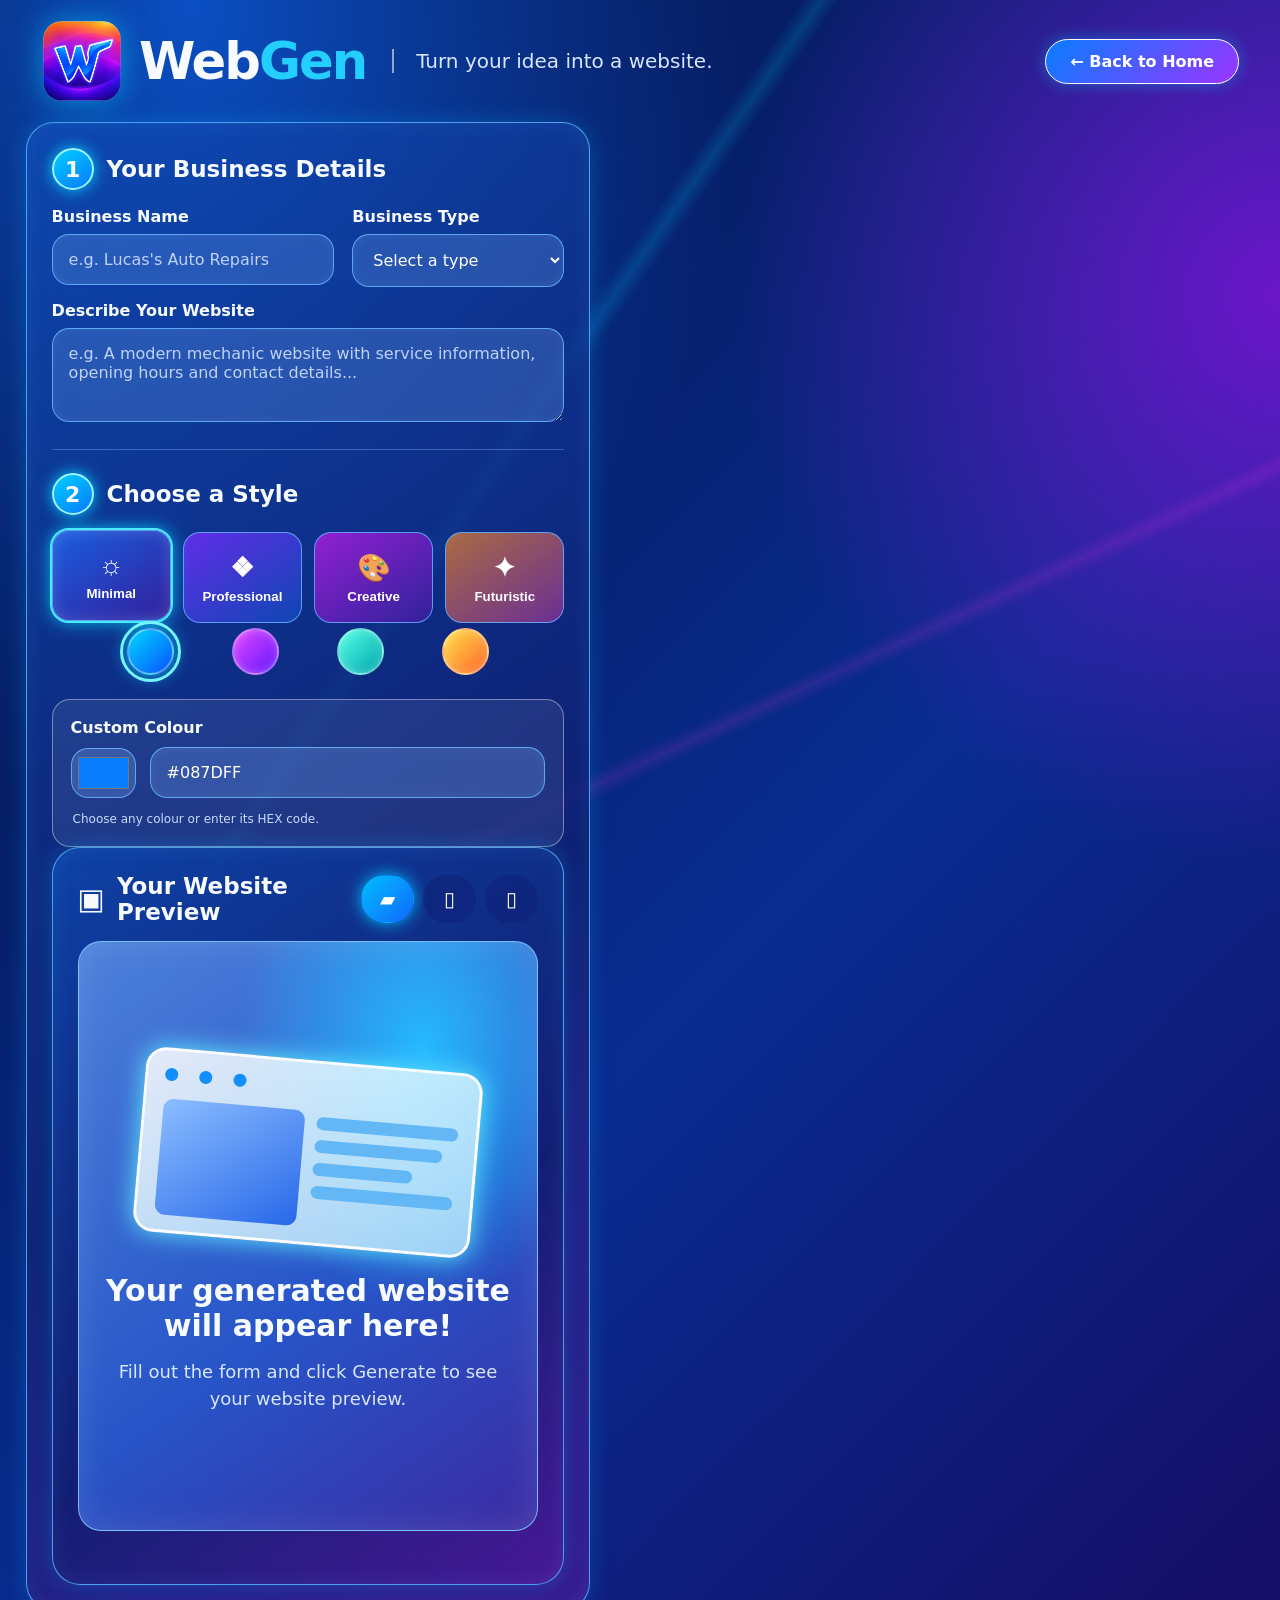
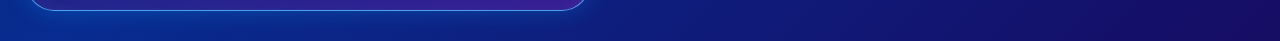
==== generator.html @ a5504630 "Update generator.html" ====
<!DOCTYPE html>
<html lang="en">
<head>
<meta charset="UTF-8">
<meta name="viewport" content="width=device-width, initial-scale=1.0">
<meta name="theme-color" content="#071a63">
<title>WebGen — Generator</title>
<style>
:root{--bg:#06164f;--panel:rgba(15,55,145,.62);--line:rgba(91,190,255,.8);--cyan:#26e7ff;--blue:#087dff;--purple:#9b35ff;--pink:#f044ef;--text:#f7fbff;--muted:#c7d9ff;--accent1:#08c9ff;--accent2:#d72cff;--preview1:#2878e8;--preview2:#1746b9}
*{box-sizing:border-box}body{margin:0;min-height:100vh;color:var(--text);font-family:Inter,ui-sans-serif,system-ui,-apple-system,"Segoe UI",sans-serif;background:radial-gradient(ellipse at 15% 0%,#0b4fc4 0,transparent 36%),radial-gradient(ellipse at 100% 18%,#6b16c9 0,transparent 30%),linear-gradient(135deg,#04113e,#082c91 58%,#160c64);overflow-x:hidden}
body:before{content:"";position:fixed;inset:0;pointer-events:none;background:linear-gradient(125deg,transparent 42%,rgba(0,211,255,.17) 43%,transparent 44%),linear-gradient(155deg,transparent 70%,rgba(255,60,232,.13) 71%,transparent 72%);z-index:-1}
.topbar{max-width:1600px;margin:auto;padding:20px 3.2%;display:flex;align-items:center;gap:18px;min-height:112px}.brand{display:flex;align-items:center;gap:16px;min-width:0}.logo{width:82px;height:82px;object-fit:contain;filter:drop-shadow(0 0 14px rgba(0,207,255,.55))}.brandname{font-size:clamp(30px,4vw,52px);font-weight:850;letter-spacing:-2px}.brandname span{color:#23cfff}.tagline{font-size:clamp(13px,1.6vw,20px);color:#d8e7ff;border-left:2px solid rgba(255,255,255,.55);padding-left:22px;margin-left:8px}.home{margin-left:auto;text-decoration:none;color:white;border:1px solid rgba(255,255,255,.6);border-radius:40px;padding:13px 22px;font-weight:700;background:rgba(255,255,255,.08);box-shadow:0 0 20px rgba(160,90,255,.25);white-space:nowrap}.home:hover{background:rgba(255,255,255,.18)}
.layout{max-width:1600px;margin:0 auto;padding:0 2% 30px;display:grid;grid-template-columns:minmax(430px,.95fr) minmax(480px,1.08fr);gap:22px}.panel{border:1.5px solid var(--line);border-radius:28px;background:linear-gradient(145deg,rgba(15,75,181,.72),rgba(17,31,111,.78) 60%,rgba(88,23,157,.58));box-shadow:0 0 22px rgba(0,170,255,.28),inset 0 0 22px rgba(78,172,255,.12);padding:25px;min-width:0}.step{display:flex;align-items:center;gap:13px;font-size:23px;font-weight:800;margin:0 0 17px}.num{width:42px;height:42px;border-radius:50%;display:grid;place-items:center;background:linear-gradient(145deg,#00cfff,#087bff);border:2px solid #9af5ff;box-shadow:0 0 15px #00cfff;font-size:22px}.fields{display:grid;grid-template-columns:1.2fr .9fr;gap:14px 18px}.field.full{grid-column:1/-1}label{display:block;font-weight:700;margin:0 0 8px;font-size:16px}input,select,textarea{width:100%;border:1.5px solid rgba(105,183,255,.85);border-radius:17px;background:rgba(107,158,235,.28);color:#fff;padding:15px 16px;font:inherit;outline:none;box-shadow:inset 0 0 12px rgba(255,255,255,.05)}input::placeholder,textarea::placeholder{color:#d1e0ff;opacity:.9}select option{background:#102c78;color:white}textarea{resize:vertical;min-height:94px}input:focus,select:focus,textarea:focus{border-color:#61f1ff;box-shadow:0 0 0 3px rgba(25,220,255,.15)}.rule{height:1px;background:rgba(151,199,255,.32);margin:23px 0}.styles{display:grid;grid-template-columns:repeat(4,1fr);gap:12px}.style{border:1.5px solid rgba(100,174,255,.85);border-radius:17px;min-height:91px;padding:12px 6px;color:white;background:linear-gradient(145deg,rgba(31,112,255,.7),rgba(65,26,164,.75));font-weight:750;cursor:pointer;transition:.18s}.style .glyph{display:block;font-size:27px;margin-bottom:5px}.style:nth-child(2){background:linear-gradient(145deg,rgba(120,45,255,.8),rgba(15,77,190,.8))}.style:nth-child(3){background:linear-gradient(145deg,rgba(191,28,235,.75),rgba(58,31,161,.8))}.style:nth-child(4){background:linear-gradient(145deg,rgba(255,141,30,.65),rgba(130,49,155,.8))}.style.selected{outline:2px solid #4ceaff;box-shadow:0 0 18px #00cfff, inset 0 0 15px rgba(255,255,255,.17);transform:translateY(-2px)}.colors{display:flex;justify-content:center;gap:clamp(22px,5vw,58px);padding:5px 0 2px}.swatch{width:47px;height:47px;border-radius:50%;border:2px solid rgba(255,255,255,.35);cursor:pointer;box-shadow:inset 0 0 9px rgba(255,255,255,.25);position:relative}.swatch.selected{outline:3px solid #75f4ff;outline-offset:4px;box-shadow:0 0 18px #00d9ff}.swatch.blue{background:linear-gradient(135deg,#00d7ff,#0753ff)}.swatch.purple{background:linear-gradient(135deg,#e04aff,#6414ff)}.swatch.teal{background:linear-gradient(135deg,#55ffe5,#00a6ad)}.swatch.orange{background:linear-gradient(135deg,#ffe24a,#ff6528)}.generate{width:100%;border:2px solid rgba(255,255,255,.7);border-radius:40px;padding:17px 20px;margin-top:25px;color:white;font-size:22px;font-weight:850;cursor:pointer;background:linear-gradient(100deg,#00cfff,#087bff 42%,#9c27ff 76%,#f044ef);box-shadow:0 0 22px rgba(0,214,255,.65),inset 0 0 13px rgba(255,255,255,.2);transition:.2s}.generate:hover{transform:translateY(-2px);filter:brightness(1.12)}.hint{color:#c6dcff;font-size:12px;line-height:1.5;margin:12px 2px 0}
.preview-panel{display:flex;flex-direction:column}.preview-head{display:flex;align-items:center;gap:12px;margin-bottom:16px}.preview-head h2{font-size:23px;margin:0}.devices{margin-left:auto;display:flex;gap:9px}.device{border:1px solid transparent;border-radius:30px;width:53px;height:48px;color:white;background:rgba(13,31,119,.55);font-size:20px;cursor:pointer}.device.selected{background:linear-gradient(135deg,#00bfff,#1268ff);box-shadow:0 0 16px #00bfff}.preview-stage{flex:1;min-height:590px;border-radius:23px;border:1.5px solid rgba(130,203,255,.9);background:radial-gradient(ellipse at 75% 18%,#25b9ff 0,transparent 38%),linear-gradient(145deg,#4d80db,#2755c8 58%,#3b2ba4);box-shadow:inset 0 0 35px rgba(255,255,255,.12);display:flex;align-items:center;justify-content:center;padding:18px;overflow:auto}.empty{text-align:center;max-width:500px}.browser-art{width:min(340px,80%);height:185px;margin:0 auto 28px;border:3px solid rgba(255,255,255,.9);border-radius:20px;background:linear-gradient(145deg,rgba(255,255,255,.85),rgba(187,237,255,.8));transform:rotate(5deg);box-shadow:0 0 25px #5eeaff;position:relative;padding:48px 18px 15px}.browser-art:before{content:"● ● ●";position:absolute;left:16px;top:12px;color:#138eff;letter-spacing:7px;font-size:17px}.browser-content{display:grid;grid-template-columns:1fr 1fr;gap:12px;height:100%}.browser-image{border-radius:10px;background:linear-gradient(145deg,#8bbdff,#2868e9)}.browser-lines{display:flex;flex-direction:column;gap:10px;padding-top:5px}.browser-lines i{height:13px;border-radius:10px;background:#64b7f5}.browser-lines i:nth-child(2){width:90%}.browser-lines i:nth-child(3){width:70%}.empty h2{font-size:30px;line-height:1.18;margin:0 0 15px}.empty p{font-size:18px;line-height:1.5;color:#d8e7ff;margin:0}.preview-frame{display:none;width:100%;height:100%;min-height:550px;border:0;border-radius:13px;background:white}.preview-stage.has-site{padding:10px;background:rgba(255,255,255,.14)}.preview-stage.has-site .empty{display:none}.preview-stage.has-site .preview-frame{display:block}.preview-frame.tablet{max-width:768px;margin:auto}.preview-frame.mobile{max-width:390px;margin:auto}.status{font-size:13px;color:#d7e7ff;min-height:18px;margin:10px 2px 0}.download{display:none;margin-top:10px;color:#fff;text-align:center;text-decoration:underline;cursor:pointer;font-size:14px}.download.show{display:block}
@media(max-width:1050px){.layout{grid-template-columns:1fr}.preview-stage{min-height:520px}.panel{padding:22px}.topbar{flex-wrap:wrap}.tagline{border:0;padding:0;margin:0}.home{margin-left:auto}}
@media(max-width:600px){.topbar{padding:14px 4%;gap:10px}.logo{width:58px;height:58px}.brand{gap:8px}.brandname{font-size:32px}.tagline{width:100%;padding-left:66px;font-size:13px}.home{font-size:12px;padding:10px 13px}.layout{padding:0 3% 20px;gap:14px}.panel{padding:17px;border-radius:22px}.step{font-size:19px}.fields{grid-template-columns:1fr}.field.full{grid-column:auto}.styles{grid-template-columns:repeat(2,1fr)}.style{min-height:78px}.preview-head h2{font-size:18px}.device{width:40px;height:40px}.preview-stage{min-height:450px}.empty h2{font-size:24px}.empty p{font-size:15px}.generate{font-size:18px}}
.home {
    display: inline-block;
    padding: 12px 24px;
    background: linear-gradient(135deg, #087dff, #9b35ff);
    color: white;
    text-decoration: none;
    font-weight: bold;
    border-radius: 30px;
    border: 1px solid white;
    box-shadow: 0 0 15px rgba(0, 200, 255, 0.4);
    transition: 0.2s;
}

.home:hover {
    transform: translateY(-2px);
    filter: brightness(1.15);
}
.custom-colour {
    margin-top: 22px;
    padding: 18px;
    border: 1px solid rgba(255,255,255,0.4);
    border-radius: 18px;
    background: rgba(255,255,255,0.08);
}

.custom-colour-controls {
    display: flex;
    gap: 14px;
    align-items: center;
    margin-top: 10px;
}

.custom-colour-controls input[type="color"] {
    width: 65px;
    height: 50px;
    padding: 4px;
    cursor: pointer;
}

.custom-colour-controls input[type="text"] {
    flex: 1;
    text-transform: uppercase;
}
</style>
</head>
<body>
<header class="topbar">
  <div class="brand">
    <img class="logo" src="[data-uri]" alt="WebGen W logo">
    <div class="brandname">Web<span>Gen</span></div>
  </div>
  <div class="tagline">Turn your idea into a website.</div>
  <a class="home" href="index.html">← Back to Home</a>
</header>

<main class="layout">
  <section class="panel">
    <h2 class="step"><span class="num">1</span> Your Business Details</h2>
    <div class="fields">
      <div class="field">
        <label for="businessName">Business Name</label>
        <input id="businessName" maxlength="60" placeholder="e.g. Lucas's Auto Repairs">
      </div>
      <div class="field">
        <label for="businessType">Business Type</label>
        <select id="businessType">
          <option value="">Select a type</option>
          <option>Automotive / Mechanic</option><option>Restaurant / Café</option>
          <option>Gardening / Landscaping</option><option>Health / Wellness</option>
          <option>Retail / Shop</option><option>Technology</option><option>Other</option>
        </select>
      </div>
      <div class="field full">
        <label for="description">Describe Your Website</label>
        <textarea id="description" maxlength="500" placeholder="e.g. A modern mechanic website with service information, opening hours and contact details..."></textarea>
      </div>
    </div>
    <div class="rule"></div>
    <h2 class="step"><span class="num">2</span> Choose a Style</h2>
    <div class="styles" id="styles">
      <button class="style selected" type="button" data-style="Minimal"><span class="glyph">☼</span>Minimal</button>
      <button class="style" type="button" data-style="Professional"><span class="glyph">❖</span>Professional</button>
      <button class="style" type="button" data-style="Creative"><span class="glyph">🎨</span>Creative</button>
      <button class="style" type="button" data-style="Futuristic"><span class="glyph">✦</span>Futuristic</button>
    </div>
    <div class="colors" id="colors" aria-label="Colour themes">

  <button class="swatch blue selected" type="button" data-color="blue" aria-label="Blue theme"></button>

  <button class="swatch purple" type="button" data-color="purple" aria-label="Purple theme"></button>

  <button class="swatch teal" type="button" data-color="teal" aria-label="Teal theme"></button>

  <button class="swatch orange" type="button" data-color="orange" aria-label="Orange theme"></button>

</div>

<div class="custom-colour">

  <label for="customColour">Custom Colour</label>

  <div class="custom-colour-controls">

    <input type="color" id="customColour" value="#087dff">

    <input type="text" id="customHex" value="#087DFF" maxlength="7" placeholder="#087DFF">

  </div>

  <p class="hint">Choose any colour or enter its HEX code.</p>

</div>

  <section class="panel preview-panel">
    <div class="preview-head">
      <span style="font-size:29px" aria-hidden="true">▣</span>
      <h2>Your Website Preview</h2>
      <div class="devices">
        <button class="device selected" data-device="desktop" title="Desktop preview" aria-label="Desktop preview">▰</button>
        <button class="device" data-device="tablet" title="Tablet preview" aria-label="Tablet preview">▯</button>
        <button class="device" data-device="mobile" title="Mobile preview" aria-label="Mobile preview">▯</button>
      </div>
    </div>
    <div class="preview-stage" id="previewStage">
      <div class="empty">
        <div class="browser-art"><div class="browser-content"><div class="browser-image"></div><div class="browser-lines"><i></i><i></i><i></i><i></i></div></div></div>
        <h2>Your generated website<br>will appear here!</h2>
        <p>Fill out the form and click Generate to see your website preview.</p>
      </div>
      <iframe class="preview-frame" id="previewFrame" title="Generated website preview" sandbox="allow-scripts"></iframe>
    </div>
    <div class="status" id="status" aria-live="polite"></div>
    <a class="download" id="downloadLink">↓ Download generated website HTML</a>
  </section>
</main>

<script>
const state = { style: "Minimal", color: "blue", device: "desktop" };
const themes = {
  blue:   {a:"#087dff",b:"#18cfff",bg:"#071d54",text:"#ffffff"},
  purple: {a:"#7b2cff",b:"#e14cff",bg:"#211044",text:"#ffffff"},
  teal:   {a:"#008f91",b:"#38e6c7",bg:"#073b42",text:"#ffffff"},
  orange: {a:"#f06a24",b:"#ffc247",bg:"#49230e",text:"#ffffff"}
};

document.querySelectorAll(".style").forEach(button => button.addEventListener("click", () => {
  document.querySelectorAll(".style").forEach(item => item.classList.remove("selected"));
  button.classList.add("selected");
  state.style = button.dataset.style;
}));
document.querySelectorAll(".swatch").forEach(button => button.addEventListener("click", () => {
  document.querySelectorAll(".swatch").forEach(item => item.classList.remove("selected"));
  button.classList.add("selected");
  state.color = button.dataset.color;
}));
document.querySelectorAll(".device").forEach(button => button.addEventListener("click", () => {
  document.querySelectorAll(".device").forEach(item => item.classList.remove("selected"));
  button.classList.add("selected");
  state.device = button.dataset.device;
  const frame = document.getElementById("previewFrame");
  frame.className = "preview-frame" + (state.device === "desktop" ? "" : " " + state.device);
}));

function escapeHTML(value) {
  return String(value).replace(/[&<>"']/g, char => ({"&":"&amp;","<":"&lt;",">":"&gt;",'"':"&quot;","'":"&#39;"}[char]));
}
function buildTemplate(data) {
  const theme = themes[data.color];
  const name = escapeHTML(data.name || "Your Business");
  const type = escapeHTML(data.type || "Local Business");
  const description = escapeHTML(data.description || "Welcome to our website. Find out more about what we do and how we can help.");
  const styleFont = data.style === "Creative" ? "Georgia,serif" : "Arial,sans-serif";
  return `<!doctype html><html lang="en"><head><meta charset="utf-8"><meta name="viewport" content="width=device-width,initial-scale=1"><title>${name}</title>
  <style>*{box-sizing:border-box}body{margin:0;font-family:${styleFont};background:#f5f7fb;color:#172033}.hero{padding:70px 8%;color:${theme.text};background:linear-gradient(120deg,${theme.bg},${theme.a});min-height:330px;display:flex;flex-direction:column;justify-content:center}.nav{padding:18px 8%;background:white;display:flex;justify-content:space-between;align-items:center;font-weight:bold}.nav span{color:${theme.a}}.tag{opacity:.85;text-transform:uppercase;letter-spacing:2px;font-size:13px}.hero h1{font-size:clamp(38px,7vw,64px);margin:12px 0}.hero p{font-size:18px;max-width:650px;line-height:1.6}.btn{display:inline-block;margin-top:16px;background:${theme.b};color:#06214c;padding:13px 22px;border-radius:30px;text-decoration:none;font-weight:bold;width:max-content}.section{padding:48px 8%;max-width:1100px;margin:auto}.cards{display:grid;grid-template-columns:repeat(auto-fit,minmax(190px,1fr));gap:18px}.card{padding:22px;background:white;border-radius:15px;box-shadow:0 8px 25px #14264a12;border-top:4px solid ${theme.a}}footer{padding:25px 8%;background:#101c36;color:white}@media(max-width:600px){.hero{padding:48px 7%}.section{padding:35px 7%}}</style></head><body>
  <nav class="nav"><span>${name}</span><div>${type}</div></nav>
  <header class="hero"><div class="tag">${type}</div><h1>${name}</h1><p>${description}</p><a class="btn" href="#contact">Get in touch</a></header>
  <section class="section"><h2>What we offer</h2><div class="cards"><article class="card"><h3>Quality service</h3><p>Helpful solutions designed around your needs.</p></article><article class="card"><h3>Friendly support</h3><p>We are here to answer your questions.</p></article><article class="card"><h3>Reliable results</h3><p>Discover how we can help you get started.</p></article></div></section>
  <section class="section" id="contact"><h2>Let's get started</h2><p>Contact ${name} to find out more.</p><a class="btn" href="mailto:hello@example.com">Contact us</a></section><footer>© ${new Date().getFullYear()} ${name}. Built with WebGen.</footer></body></html>`;
}

/*
AI INTEGRATION PLACEHOLDER:
When you're ready, connect this page to your own secure backend.
Do NOT put an AI API key in this HTML or browser JavaScript.
Your backend can receive `data` and return generated website HTML.
*/
async function generateWebsiteWithAI(data) {
  // TODO: Send `data` to your backend endpoint and return the generated HTML.
  // Example later: const response = await fetch("/api/generate", { method:"POST", headers:{"Content-Type":"application/json"}, body:JSON.stringify(data) });
  // if (!response.ok) throw new Error("AI generation failed");
  // return await response.text();
  throw new Error("AI is not connected yet. The built-in template is being used instead.");
}

let latestHTML = "";
document.getElementById("generateButton").addEventListener("click", () => {
  const data = {
    name: document.getElementById("businessName").value.trim(),
    type: document.getElementById("businessType").value,
    description: document.getElementById("description").value.trim(),
    style: state.style,
    color: state.color
  };
  if (!data.name) {
    document.getElementById("businessName").focus();
    document.getElementById("status").textContent = "Please enter a business name first.";
    return;
  }
  latestHTML = buildTemplate(data);
  const frame = document.getElementById("previewFrame");
  frame.srcdoc = latestHTML;
  document.getElementById("previewStage").classList.add("has-site");
  document.getElementById("status").textContent = "Your starter website is ready. This version uses templates, not AI.";
  document.getElementById("downloadLink").classList.add("show");
});
document.getElementById("downloadLink").addEventListener("click", () => {
  if (!latestHTML) return;
  const blob = new Blob([latestHTML], {type:"text/html"});
  const url = URL.createObjectURL(blob);
  const a = document.createElement("a");
  a.href = url;
  a.download = "webgen-generated-website.html";
  a.click();
  URL.revokeObjectURL(url);
});
</script>
</body>
</html>
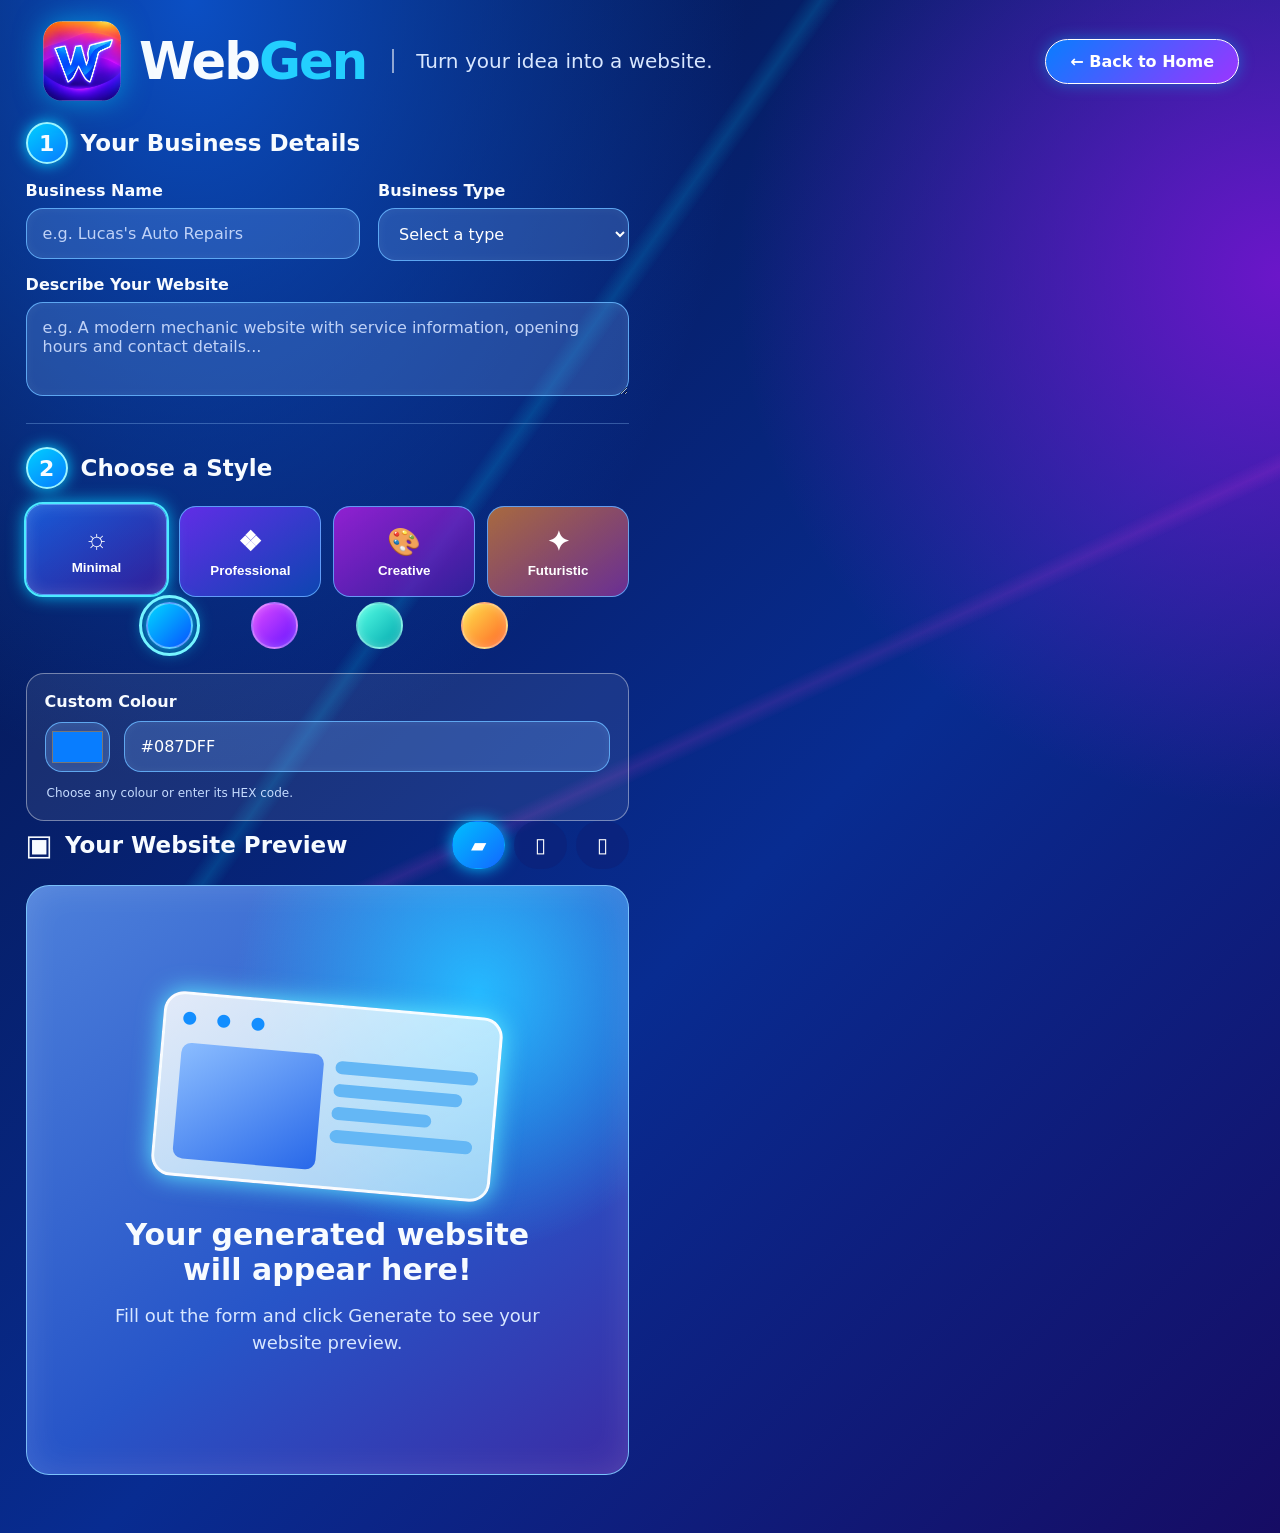
==== commit 6ad27088: "Update generator.html" ====
--- a/generator.html
+++ b/generator.html
@@ -10,7 +10,15 @@
 *{box-sizing:border-box}body{margin:0;min-height:100vh;color:var(--text);font-family:Inter,ui-sans-serif,system-ui,-apple-system,"Segoe UI",sans-serif;background:radial-gradient(ellipse at 15% 0%,#0b4fc4 0,transparent 36%),radial-gradient(ellipse at 100% 18%,#6b16c9 0,transparent 30%),linear-gradient(135deg,#04113e,#082c91 58%,#160c64);overflow-x:hidden}
 body:before{content:"";position:fixed;inset:0;pointer-events:none;background:linear-gradient(125deg,transparent 42%,rgba(0,211,255,.17) 43%,transparent 44%),linear-gradient(155deg,transparent 70%,rgba(255,60,232,.13) 71%,transparent 72%);z-index:-1}
 .topbar{max-width:1600px;margin:auto;padding:20px 3.2%;display:flex;align-items:center;gap:18px;min-height:112px}.brand{display:flex;align-items:center;gap:16px;min-width:0}.logo{width:82px;height:82px;object-fit:contain;filter:drop-shadow(0 0 14px rgba(0,207,255,.55))}.brandname{font-size:clamp(30px,4vw,52px);font-weight:850;letter-spacing:-2px}.brandname span{color:#23cfff}.tagline{font-size:clamp(13px,1.6vw,20px);color:#d8e7ff;border-left:2px solid rgba(255,255,255,.55);padding-left:22px;margin-left:8px}.home{margin-left:auto;text-decoration:none;color:white;border:1px solid rgba(255,255,255,.6);border-radius:40px;padding:13px 22px;font-weight:700;background:rgba(255,255,255,.08);box-shadow:0 0 20px rgba(160,90,255,.25);white-space:nowrap}.home:hover{background:rgba(255,255,255,.18)}
-.layout{max-width:1600px;margin:0 auto;padding:0 2% 30px;display:grid;grid-template-columns:minmax(430px,.95fr) minmax(480px,1.08fr);gap:22px}.panel{border:1.5px solid var(--line);border-radius:28px;background:linear-gradient(145deg,rgba(15,75,181,.72),rgba(17,31,111,.78) 60%,rgba(88,23,157,.58));box-shadow:0 0 22px rgba(0,170,255,.28),inset 0 0 22px rgba(78,172,255,.12);padding:25px;min-width:0}.step{display:flex;align-items:center;gap:13px;font-size:23px;font-weight:800;margin:0 0 17px}.num{width:42px;height:42px;border-radius:50%;display:grid;place-items:center;background:linear-gradient(145deg,#00cfff,#087bff);border:2px solid #9af5ff;box-shadow:0 0 15px #00cfff;font-size:22px}.fields{display:grid;grid-template-columns:1.2fr .9fr;gap:14px 18px}.field.full{grid-column:1/-1}label{display:block;font-weight:700;margin:0 0 8px;font-size:16px}input,select,textarea{width:100%;border:1.5px solid rgba(105,183,255,.85);border-radius:17px;background:rgba(107,158,235,.28);color:#fff;padding:15px 16px;font:inherit;outline:none;box-shadow:inset 0 0 12px rgba(255,255,255,.05)}input::placeholder,textarea::placeholder{color:#d1e0ff;opacity:.9}select option{background:#102c78;color:white}textarea{resize:vertical;min-height:94px}input:focus,select:focus,textarea:focus{border-color:#61f1ff;box-shadow:0 0 0 3px rgba(25,220,255,.15)}.rule{height:1px;background:rgba(151,199,255,.32);margin:23px 0}.styles{display:grid;grid-template-columns:repeat(4,1fr);gap:12px}.style{border:1.5px solid rgba(100,174,255,.85);border-radius:17px;min-height:91px;padding:12px 6px;color:white;background:linear-gradient(145deg,rgba(31,112,255,.7),rgba(65,26,164,.75));font-weight:750;cursor:pointer;transition:.18s}.style .glyph{display:block;font-size:27px;margin-bottom:5px}.style:nth-child(2){background:linear-gradient(145deg,rgba(120,45,255,.8),rgba(15,77,190,.8))}.style:nth-child(3){background:linear-gradient(145deg,rgba(191,28,235,.75),rgba(58,31,161,.8))}.style:nth-child(4){background:linear-gradient(145deg,rgba(255,141,30,.65),rgba(130,49,155,.8))}.style.selected{outline:2px solid #4ceaff;box-shadow:0 0 18px #00cfff, inset 0 0 15px rgba(255,255,255,.17);transform:translateY(-2px)}.colors{display:flex;justify-content:center;gap:clamp(22px,5vw,58px);padding:5px 0 2px}.swatch{width:47px;height:47px;border-radius:50%;border:2px solid rgba(255,255,255,.35);cursor:pointer;box-shadow:inset 0 0 9px rgba(255,255,255,.25);position:relative}.swatch.selected{outline:3px solid #75f4ff;outline-offset:4px;box-shadow:0 0 18px #00d9ff}.swatch.blue{background:linear-gradient(135deg,#00d7ff,#0753ff)}.swatch.purple{background:linear-gradient(135deg,#e04aff,#6414ff)}.swatch.teal{background:linear-gradient(135deg,#55ffe5,#00a6ad)}.swatch.orange{background:linear-gradient(135deg,#ffe24a,#ff6528)}.generate{width:100%;border:2px solid rgba(255,255,255,.7);border-radius:40px;padding:17px 20px;margin-top:25px;color:white;font-size:22px;font-weight:850;cursor:pointer;background:linear-gradient(100deg,#00cfff,#087bff 42%,#9c27ff 76%,#f044ef);box-shadow:0 0 22px rgba(0,214,255,.65),inset 0 0 13px rgba(255,255,255,.2);transition:.2s}.generate:hover{transform:translateY(-2px);filter:brightness(1.12)}.hint{color:#c6dcff;font-size:12px;line-height:1.5;margin:12px 2px 0}
+.layout {
+    width: 100%;
+    max-width: 1600px;
+    margin: 0 auto;
+    padding: 0 2% 30px;
+    display: grid;
+    grid-template-columns: minmax(0, 1fr) minmax(0, 1fr);
+    gap: 22px;
+}margin:0 auto;padding:0 2% 30px;display:grid;grid-template-columns:minmax(430px,.95fr) minmax(480px,1.08fr);gap:22px}.panel{border:1.5px solid var(--line);border-radius:28px;background:linear-gradient(145deg,rgba(15,75,181,.72),rgba(17,31,111,.78) 60%,rgba(88,23,157,.58));box-shadow:0 0 22px rgba(0,170,255,.28),inset 0 0 22px rgba(78,172,255,.12);padding:25px;min-width:0}.step{display:flex;align-items:center;gap:13px;font-size:23px;font-weight:800;margin:0 0 17px}.num{width:42px;height:42px;border-radius:50%;display:grid;place-items:center;background:linear-gradient(145deg,#00cfff,#087bff);border:2px solid #9af5ff;box-shadow:0 0 15px #00cfff;font-size:22px}.fields{display:grid;grid-template-columns:1.2fr .9fr;gap:14px 18px}.field.full{grid-column:1/-1}label{display:block;font-weight:700;margin:0 0 8px;font-size:16px}input,select,textarea{width:100%;border:1.5px solid rgba(105,183,255,.85);border-radius:17px;background:rgba(107,158,235,.28);color:#fff;padding:15px 16px;font:inherit;outline:none;box-shadow:inset 0 0 12px rgba(255,255,255,.05)}input::placeholder,textarea::placeholder{color:#d1e0ff;opacity:.9}select option{background:#102c78;color:white}textarea{resize:vertical;min-height:94px}input:focus,select:focus,textarea:focus{border-color:#61f1ff;box-shadow:0 0 0 3px rgba(25,220,255,.15)}.rule{height:1px;background:rgba(151,199,255,.32);margin:23px 0}.styles{display:grid;grid-template-columns:repeat(4,1fr);gap:12px}.style{border:1.5px solid rgba(100,174,255,.85);border-radius:17px;min-height:91px;padding:12px 6px;color:white;background:linear-gradient(145deg,rgba(31,112,255,.7),rgba(65,26,164,.75));font-weight:750;cursor:pointer;transition:.18s}.style .glyph{display:block;font-size:27px;margin-bottom:5px}.style:nth-child(2){background:linear-gradient(145deg,rgba(120,45,255,.8),rgba(15,77,190,.8))}.style:nth-child(3){background:linear-gradient(145deg,rgba(191,28,235,.75),rgba(58,31,161,.8))}.style:nth-child(4){background:linear-gradient(145deg,rgba(255,141,30,.65),rgba(130,49,155,.8))}.style.selected{outline:2px solid #4ceaff;box-shadow:0 0 18px #00cfff, inset 0 0 15px rgba(255,255,255,.17);transform:translateY(-2px)}.colors{display:flex;justify-content:center;gap:clamp(22px,5vw,58px);padding:5px 0 2px}.swatch{width:47px;height:47px;border-radius:50%;border:2px solid rgba(255,255,255,.35);cursor:pointer;box-shadow:inset 0 0 9px rgba(255,255,255,.25);position:relative}.swatch.selected{outline:3px solid #75f4ff;outline-offset:4px;box-shadow:0 0 18px #00d9ff}.swatch.blue{background:linear-gradient(135deg,#00d7ff,#0753ff)}.swatch.purple{background:linear-gradient(135deg,#e04aff,#6414ff)}.swatch.teal{background:linear-gradient(135deg,#55ffe5,#00a6ad)}.swatch.orange{background:linear-gradient(135deg,#ffe24a,#ff6528)}.generate{width:100%;border:2px solid rgba(255,255,255,.7);border-radius:40px;padding:17px 20px;margin-top:25px;color:white;font-size:22px;font-weight:850;cursor:pointer;background:linear-gradient(100deg,#00cfff,#087bff 42%,#9c27ff 76%,#f044ef);box-shadow:0 0 22px rgba(0,214,255,.65),inset 0 0 13px rgba(255,255,255,.2);transition:.2s}.generate:hover{transform:translateY(-2px);filter:brightness(1.12)}.hint{color:#c6dcff;font-size:12px;line-height:1.5;margin:12px 2px 0}
 .preview-panel{display:flex;flex-direction:column}.preview-head{display:flex;align-items:center;gap:12px;margin-bottom:16px}.preview-head h2{font-size:23px;margin:0}.devices{margin-left:auto;display:flex;gap:9px}.device{border:1px solid transparent;border-radius:30px;width:53px;height:48px;color:white;background:rgba(13,31,119,.55);font-size:20px;cursor:pointer}.device.selected{background:linear-gradient(135deg,#00bfff,#1268ff);box-shadow:0 0 16px #00bfff}.preview-stage{flex:1;min-height:590px;border-radius:23px;border:1.5px solid rgba(130,203,255,.9);background:radial-gradient(ellipse at 75% 18%,#25b9ff 0,transparent 38%),linear-gradient(145deg,#4d80db,#2755c8 58%,#3b2ba4);box-shadow:inset 0 0 35px rgba(255,255,255,.12);display:flex;align-items:center;justify-content:center;padding:18px;overflow:auto}.empty{text-align:center;max-width:500px}.browser-art{width:min(340px,80%);height:185px;margin:0 auto 28px;border:3px solid rgba(255,255,255,.9);border-radius:20px;background:linear-gradient(145deg,rgba(255,255,255,.85),rgba(187,237,255,.8));transform:rotate(5deg);box-shadow:0 0 25px #5eeaff;position:relative;padding:48px 18px 15px}.browser-art:before{content:"● ● ●";position:absolute;left:16px;top:12px;color:#138eff;letter-spacing:7px;font-size:17px}.browser-content{display:grid;grid-template-columns:1fr 1fr;gap:12px;height:100%}.browser-image{border-radius:10px;background:linear-gradient(145deg,#8bbdff,#2868e9)}.browser-lines{display:flex;flex-direction:column;gap:10px;padding-top:5px}.browser-lines i{height:13px;border-radius:10px;background:#64b7f5}.browser-lines i:nth-child(2){width:90%}.browser-lines i:nth-child(3){width:70%}.empty h2{font-size:30px;line-height:1.18;margin:0 0 15px}.empty p{font-size:18px;line-height:1.5;color:#d8e7ff;margin:0}.preview-frame{display:none;width:100%;height:100%;min-height:550px;border:0;border-radius:13px;background:white}.preview-stage.has-site{padding:10px;background:rgba(255,255,255,.14)}.preview-stage.has-site .empty{display:none}.preview-stage.has-site .preview-frame{display:block}.preview-frame.tablet{max-width:768px;margin:auto}.preview-frame.mobile{max-width:390px;margin:auto}.status{font-size:13px;color:#d7e7ff;min-height:18px;margin:10px 2px 0}.download{display:none;margin-top:10px;color:#fff;text-align:center;text-decoration:underline;cursor:pointer;font-size:14px}.download.show{display:block}
 @media(max-width:1050px){.layout{grid-template-columns:1fr}.preview-stage{min-height:520px}.panel{padding:22px}.topbar{flex-wrap:wrap}.tagline{border:0;padding:0;margin:0}.home{margin-left:auto}}
 @media(max-width:600px){.topbar{padding:14px 4%;gap:10px}.logo{width:58px;height:58px}.brand{gap:8px}.brandname{font-size:32px}.tagline{width:100%;padding-left:66px;font-size:13px}.home{font-size:12px;padding:10px 13px}.layout{padding:0 3% 20px;gap:14px}.panel{padding:17px;border-radius:22px}.step{font-size:19px}.fields{grid-template-columns:1fr}.field.full{grid-column:auto}.styles{grid-template-columns:repeat(2,1fr)}.style{min-height:78px}.preview-head h2{font-size:18px}.device{width:40px;height:40px}.preview-stage{min-height:450px}.empty h2{font-size:24px}.empty p{font-size:15px}.generate{font-size:18px}}
@@ -151,7 +159,12 @@
 </main>
 
 <script>
-const state = { style: "Minimal", color: "blue", device: "desktop" };
+const state = {
+  style: "Minimal",
+  color: "blue",
+  customHex: "#087dff",
+  device: "desktop"
+};
 const themes = {
   blue:   {a:"#087dff",b:"#18cfff",bg:"#071d54",text:"#ffffff"},
   purple: {a:"#7b2cff",b:"#e14cff",bg:"#211044",text:"#ffffff"},
@@ -169,6 +182,32 @@
   button.classList.add("selected");
   state.color = button.dataset.color;
 }));
+    const colourPicker = document.getElementById("customColour");
+const hexInput = document.getElementById("customHex");
+
+function applyCustomColour(hex) {
+  state.color = "custom";
+  state.customHex = hex.toLowerCase();
+
+  colourPicker.value = state.customHex;
+  hexInput.value = state.customHex.toUpperCase();
+
+  document.querySelectorAll(".swatch").forEach(item => {
+    item.classList.remove("selected");
+  });
+}
+
+colourPicker.addEventListener("input", () => {
+  applyCustomColour(colourPicker.value);
+});
+
+hexInput.addEventListener("input", () => {
+  const hex = hexInput.value.trim();
+
+  if (/^#[0-9a-fA-F]{6}$/.test(hex)) {
+    applyCustomColour(hex);
+  }
+});
 document.querySelectorAll(".device").forEach(button => button.addEventListener("click", () => {
   document.querySelectorAll(".device").forEach(item => item.classList.remove("selected"));
   button.classList.add("selected");
@@ -180,8 +219,33 @@
 function escapeHTML(value) {
   return String(value).replace(/[&<>"']/g, char => ({"&":"&amp;","<":"&lt;",">":"&gt;",'"':"&quot;","'":"&#39;"}[char]));
 }
+function adjustHex(hex, amount) {
+  const clean = hex.replace("#", "");
+
+  const channels = [0, 2, 4].map(i =>
+    parseInt(clean.slice(i, i + 2), 16)
+  );
+
+  const adjusted = channels.map(channel => {
+    const target = amount >= 0 ? 255 : 0;
+    return Math.round(
+      channel + (target - channel) * Math.abs(amount) / 100
+    );
+  });
+
+  return "#" + adjusted
+    .map(channel => channel.toString(16).padStart(2, "0"))
+    .join("");
+}
 function buildTemplate(data) {
-  const theme = themes[data.color];
+  const theme = data.color === "custom"
+  ? {
+      a: data.customHex,
+      b: adjustHex(data.customHex, 28),
+      bg: adjustHex(data.customHex, -72),
+      text: "#ffffff"
+    }
+  : themes[data.color];
   const name = escapeHTML(data.name || "Your Business");
   const type = escapeHTML(data.type || "Local Business");
   const description = escapeHTML(data.description || "Welcome to our website. Find out more about what we do and how we can help.");
@@ -216,6 +280,7 @@
     description: document.getElementById("description").value.trim(),
     style: state.style,
     color: state.color
+    customHex: state.customHex
   };
   if (!data.name) {
     document.getElementById("businessName").focus();
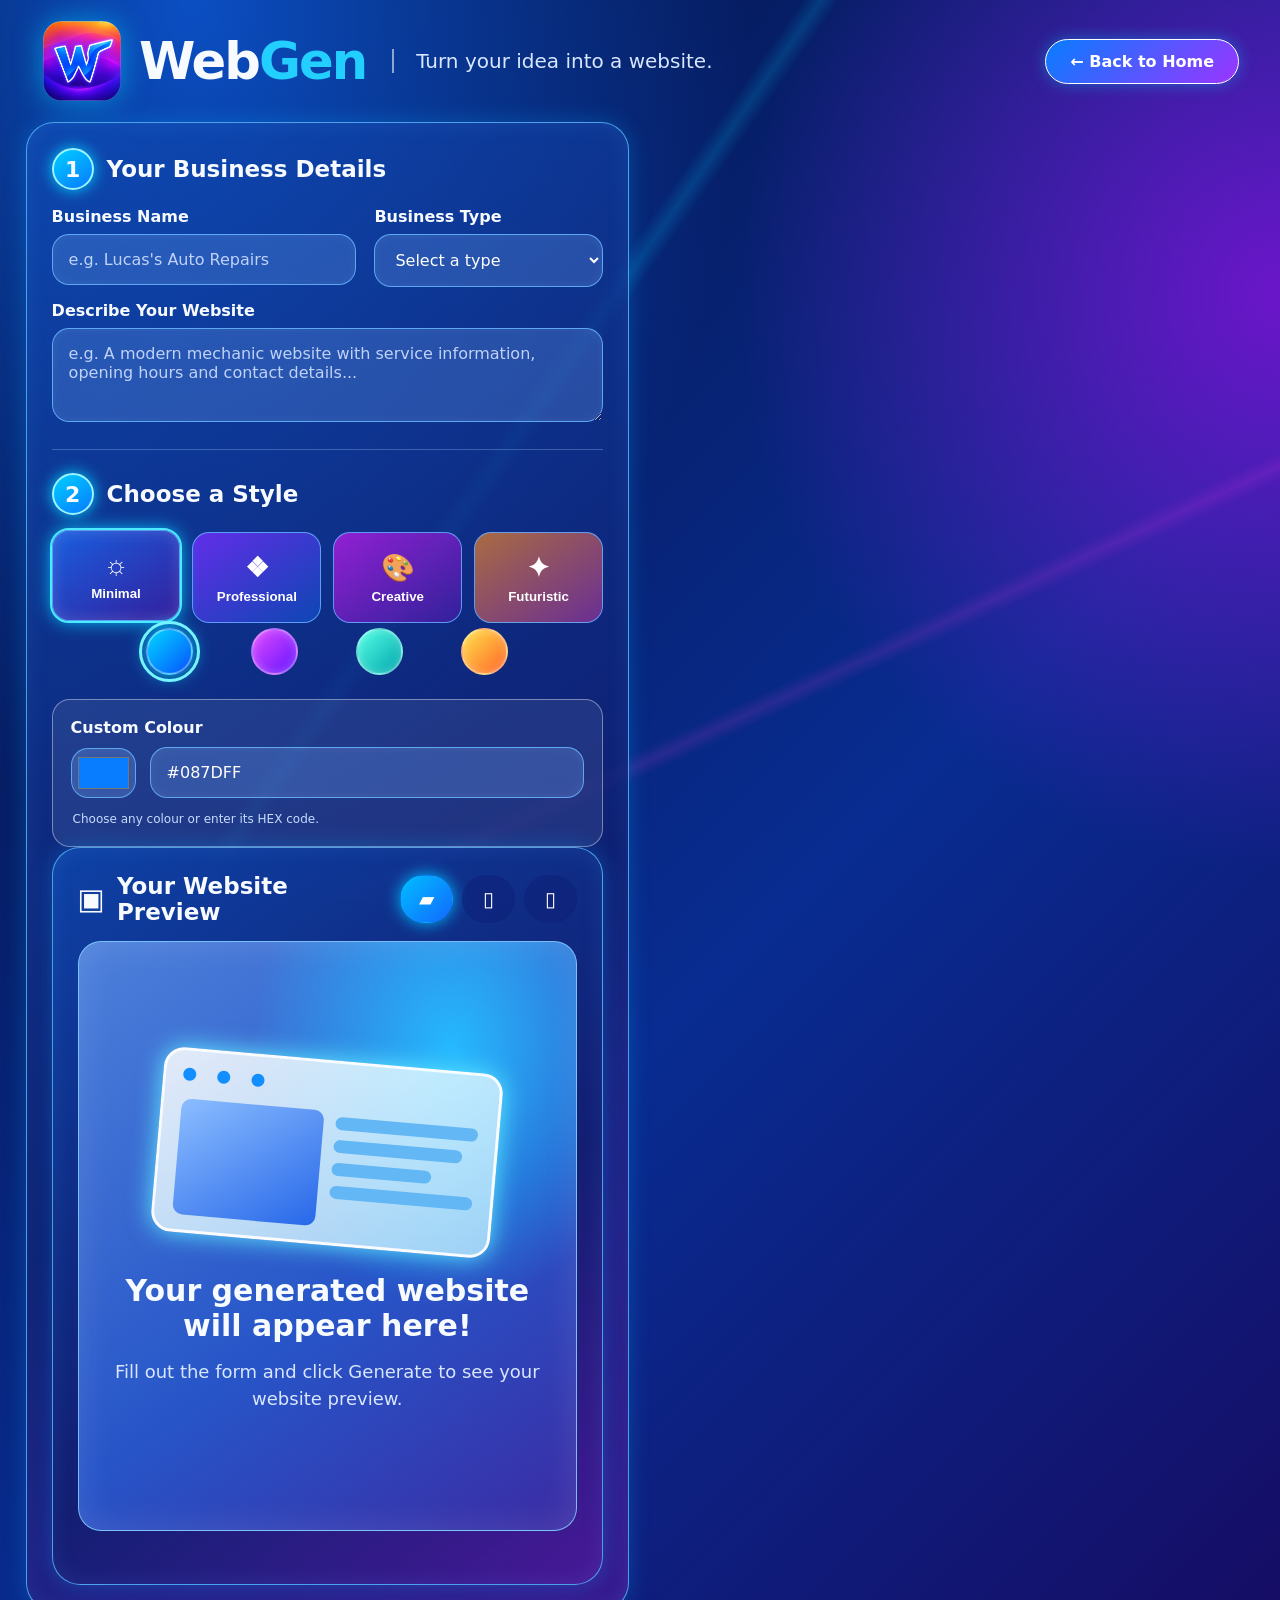
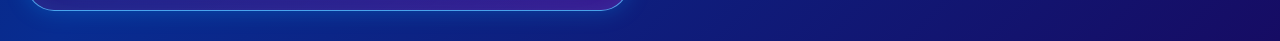
==== commit 7a4b4a5e: "Update generator.html" ====
--- a/generator.html
+++ b/generator.html
@@ -18,7 +18,7 @@
     display: grid;
     grid-template-columns: minmax(0, 1fr) minmax(0, 1fr);
     gap: 22px;
-}margin:0 auto;padding:0 2% 30px;display:grid;grid-template-columns:minmax(430px,.95fr) minmax(480px,1.08fr);gap:22px}.panel{border:1.5px solid var(--line);border-radius:28px;background:linear-gradient(145deg,rgba(15,75,181,.72),rgba(17,31,111,.78) 60%,rgba(88,23,157,.58));box-shadow:0 0 22px rgba(0,170,255,.28),inset 0 0 22px rgba(78,172,255,.12);padding:25px;min-width:0}.step{display:flex;align-items:center;gap:13px;font-size:23px;font-weight:800;margin:0 0 17px}.num{width:42px;height:42px;border-radius:50%;display:grid;place-items:center;background:linear-gradient(145deg,#00cfff,#087bff);border:2px solid #9af5ff;box-shadow:0 0 15px #00cfff;font-size:22px}.fields{display:grid;grid-template-columns:1.2fr .9fr;gap:14px 18px}.field.full{grid-column:1/-1}label{display:block;font-weight:700;margin:0 0 8px;font-size:16px}input,select,textarea{width:100%;border:1.5px solid rgba(105,183,255,.85);border-radius:17px;background:rgba(107,158,235,.28);color:#fff;padding:15px 16px;font:inherit;outline:none;box-shadow:inset 0 0 12px rgba(255,255,255,.05)}input::placeholder,textarea::placeholder{color:#d1e0ff;opacity:.9}select option{background:#102c78;color:white}textarea{resize:vertical;min-height:94px}input:focus,select:focus,textarea:focus{border-color:#61f1ff;box-shadow:0 0 0 3px rgba(25,220,255,.15)}.rule{height:1px;background:rgba(151,199,255,.32);margin:23px 0}.styles{display:grid;grid-template-columns:repeat(4,1fr);gap:12px}.style{border:1.5px solid rgba(100,174,255,.85);border-radius:17px;min-height:91px;padding:12px 6px;color:white;background:linear-gradient(145deg,rgba(31,112,255,.7),rgba(65,26,164,.75));font-weight:750;cursor:pointer;transition:.18s}.style .glyph{display:block;font-size:27px;margin-bottom:5px}.style:nth-child(2){background:linear-gradient(145deg,rgba(120,45,255,.8),rgba(15,77,190,.8))}.style:nth-child(3){background:linear-gradient(145deg,rgba(191,28,235,.75),rgba(58,31,161,.8))}.style:nth-child(4){background:linear-gradient(145deg,rgba(255,141,30,.65),rgba(130,49,155,.8))}.style.selected{outline:2px solid #4ceaff;box-shadow:0 0 18px #00cfff, inset 0 0 15px rgba(255,255,255,.17);transform:translateY(-2px)}.colors{display:flex;justify-content:center;gap:clamp(22px,5vw,58px);padding:5px 0 2px}.swatch{width:47px;height:47px;border-radius:50%;border:2px solid rgba(255,255,255,.35);cursor:pointer;box-shadow:inset 0 0 9px rgba(255,255,255,.25);position:relative}.swatch.selected{outline:3px solid #75f4ff;outline-offset:4px;box-shadow:0 0 18px #00d9ff}.swatch.blue{background:linear-gradient(135deg,#00d7ff,#0753ff)}.swatch.purple{background:linear-gradient(135deg,#e04aff,#6414ff)}.swatch.teal{background:linear-gradient(135deg,#55ffe5,#00a6ad)}.swatch.orange{background:linear-gradient(135deg,#ffe24a,#ff6528)}.generate{width:100%;border:2px solid rgba(255,255,255,.7);border-radius:40px;padding:17px 20px;margin-top:25px;color:white;font-size:22px;font-weight:850;cursor:pointer;background:linear-gradient(100deg,#00cfff,#087bff 42%,#9c27ff 76%,#f044ef);box-shadow:0 0 22px rgba(0,214,255,.65),inset 0 0 13px rgba(255,255,255,.2);transition:.2s}.generate:hover{transform:translateY(-2px);filter:brightness(1.12)}.hint{color:#c6dcff;font-size:12px;line-height:1.5;margin:12px 2px 0}
+}.panel{border:1.5px solid var(--line);border-radius:28px;background:linear-gradient(145deg,rgba(15,75,181,.72),rgba(17,31,111,.78) 60%,rgba(88,23,157,.58));box-shadow:0 0 22px rgba(0,170,255,.28),inset 0 0 22px rgba(78,172,255,.12);padding:25px;min-width:0}.step{display:flex;align-items:center;gap:13px;font-size:23px;font-weight:800;margin:0 0 17px}.num{width:42px;height:42px;border-radius:50%;display:grid;place-items:center;background:linear-gradient(145deg,#00cfff,#087bff);border:2px solid #9af5ff;box-shadow:0 0 15px #00cfff;font-size:22px}.fields{display:grid;grid-template-columns:1.2fr .9fr;gap:14px 18px}.field.full{grid-column:1/-1}label{display:block;font-weight:700;margin:0 0 8px;font-size:16px}input,select,textarea{width:100%;border:1.5px solid rgba(105,183,255,.85);border-radius:17px;background:rgba(107,158,235,.28);color:#fff;padding:15px 16px;font:inherit;outline:none;box-shadow:inset 0 0 12px rgba(255,255,255,.05)}input::placeholder,textarea::placeholder{color:#d1e0ff;opacity:.9}select option{background:#102c78;color:white}textarea{resize:vertical;min-height:94px}input:focus,select:focus,textarea:focus{border-color:#61f1ff;box-shadow:0 0 0 3px rgba(25,220,255,.15)}.rule{height:1px;background:rgba(151,199,255,.32);margin:23px 0}.styles{display:grid;grid-template-columns:repeat(4,1fr);gap:12px}.style{border:1.5px solid rgba(100,174,255,.85);border-radius:17px;min-height:91px;padding:12px 6px;color:white;background:linear-gradient(145deg,rgba(31,112,255,.7),rgba(65,26,164,.75));font-weight:750;cursor:pointer;transition:.18s}.style .glyph{display:block;font-size:27px;margin-bottom:5px}.style:nth-child(2){background:linear-gradient(145deg,rgba(120,45,255,.8),rgba(15,77,190,.8))}.style:nth-child(3){background:linear-gradient(145deg,rgba(191,28,235,.75),rgba(58,31,161,.8))}.style:nth-child(4){background:linear-gradient(145deg,rgba(255,141,30,.65),rgba(130,49,155,.8))}.style.selected{outline:2px solid #4ceaff;box-shadow:0 0 18px #00cfff, inset 0 0 15px rgba(255,255,255,.17);transform:translateY(-2px)}.colors{display:flex;justify-content:center;gap:clamp(22px,5vw,58px);padding:5px 0 2px}.swatch{width:47px;height:47px;border-radius:50%;border:2px solid rgba(255,255,255,.35);cursor:pointer;box-shadow:inset 0 0 9px rgba(255,255,255,.25);position:relative}.swatch.selected{outline:3px solid #75f4ff;outline-offset:4px;box-shadow:0 0 18px #00d9ff}.swatch.blue{background:linear-gradient(135deg,#00d7ff,#0753ff)}.swatch.purple{background:linear-gradient(135deg,#e04aff,#6414ff)}.swatch.teal{background:linear-gradient(135deg,#55ffe5,#00a6ad)}.swatch.orange{background:linear-gradient(135deg,#ffe24a,#ff6528)}.generate{width:100%;border:2px solid rgba(255,255,255,.7);border-radius:40px;padding:17px 20px;margin-top:25px;color:white;font-size:22px;font-weight:850;cursor:pointer;background:linear-gradient(100deg,#00cfff,#087bff 42%,#9c27ff 76%,#f044ef);box-shadow:0 0 22px rgba(0,214,255,.65),inset 0 0 13px rgba(255,255,255,.2);transition:.2s}.generate:hover{transform:translateY(-2px);filter:brightness(1.12)}.hint{color:#c6dcff;font-size:12px;line-height:1.5;margin:12px 2px 0}
 .preview-panel{display:flex;flex-direction:column}.preview-head{display:flex;align-items:center;gap:12px;margin-bottom:16px}.preview-head h2{font-size:23px;margin:0}.devices{margin-left:auto;display:flex;gap:9px}.device{border:1px solid transparent;border-radius:30px;width:53px;height:48px;color:white;background:rgba(13,31,119,.55);font-size:20px;cursor:pointer}.device.selected{background:linear-gradient(135deg,#00bfff,#1268ff);box-shadow:0 0 16px #00bfff}.preview-stage{flex:1;min-height:590px;border-radius:23px;border:1.5px solid rgba(130,203,255,.9);background:radial-gradient(ellipse at 75% 18%,#25b9ff 0,transparent 38%),linear-gradient(145deg,#4d80db,#2755c8 58%,#3b2ba4);box-shadow:inset 0 0 35px rgba(255,255,255,.12);display:flex;align-items:center;justify-content:center;padding:18px;overflow:auto}.empty{text-align:center;max-width:500px}.browser-art{width:min(340px,80%);height:185px;margin:0 auto 28px;border:3px solid rgba(255,255,255,.9);border-radius:20px;background:linear-gradient(145deg,rgba(255,255,255,.85),rgba(187,237,255,.8));transform:rotate(5deg);box-shadow:0 0 25px #5eeaff;position:relative;padding:48px 18px 15px}.browser-art:before{content:"● ● ●";position:absolute;left:16px;top:12px;color:#138eff;letter-spacing:7px;font-size:17px}.browser-content{display:grid;grid-template-columns:1fr 1fr;gap:12px;height:100%}.browser-image{border-radius:10px;background:linear-gradient(145deg,#8bbdff,#2868e9)}.browser-lines{display:flex;flex-direction:column;gap:10px;padding-top:5px}.browser-lines i{height:13px;border-radius:10px;background:#64b7f5}.browser-lines i:nth-child(2){width:90%}.browser-lines i:nth-child(3){width:70%}.empty h2{font-size:30px;line-height:1.18;margin:0 0 15px}.empty p{font-size:18px;line-height:1.5;color:#d8e7ff;margin:0}.preview-frame{display:none;width:100%;height:100%;min-height:550px;border:0;border-radius:13px;background:white}.preview-stage.has-site{padding:10px;background:rgba(255,255,255,.14)}.preview-stage.has-site .empty{display:none}.preview-stage.has-site .preview-frame{display:block}.preview-frame.tablet{max-width:768px;margin:auto}.preview-frame.mobile{max-width:390px;margin:auto}.status{font-size:13px;color:#d7e7ff;min-height:18px;margin:10px 2px 0}.download{display:none;margin-top:10px;color:#fff;text-align:center;text-decoration:underline;cursor:pointer;font-size:14px}.download.show{display:block}
 @media(max-width:1050px){.layout{grid-template-columns:1fr}.preview-stage{min-height:520px}.panel{padding:22px}.topbar{flex-wrap:wrap}.tagline{border:0;padding:0;margin:0}.home{margin-left:auto}}
 @media(max-width:600px){.topbar{padding:14px 4%;gap:10px}.logo{width:58px;height:58px}.brand{gap:8px}.brandname{font-size:32px}.tagline{width:100%;padding-left:66px;font-size:13px}.home{font-size:12px;padding:10px 13px}.layout{padding:0 3% 20px;gap:14px}.panel{padding:17px;border-radius:22px}.step{font-size:19px}.fields{grid-template-columns:1fr}.field.full{grid-column:auto}.styles{grid-template-columns:repeat(2,1fr)}.style{min-height:78px}.preview-head h2{font-size:18px}.device{width:40px;height:40px}.preview-stage{min-height:450px}.empty h2{font-size:24px}.empty p{font-size:15px}.generate{font-size:18px}}
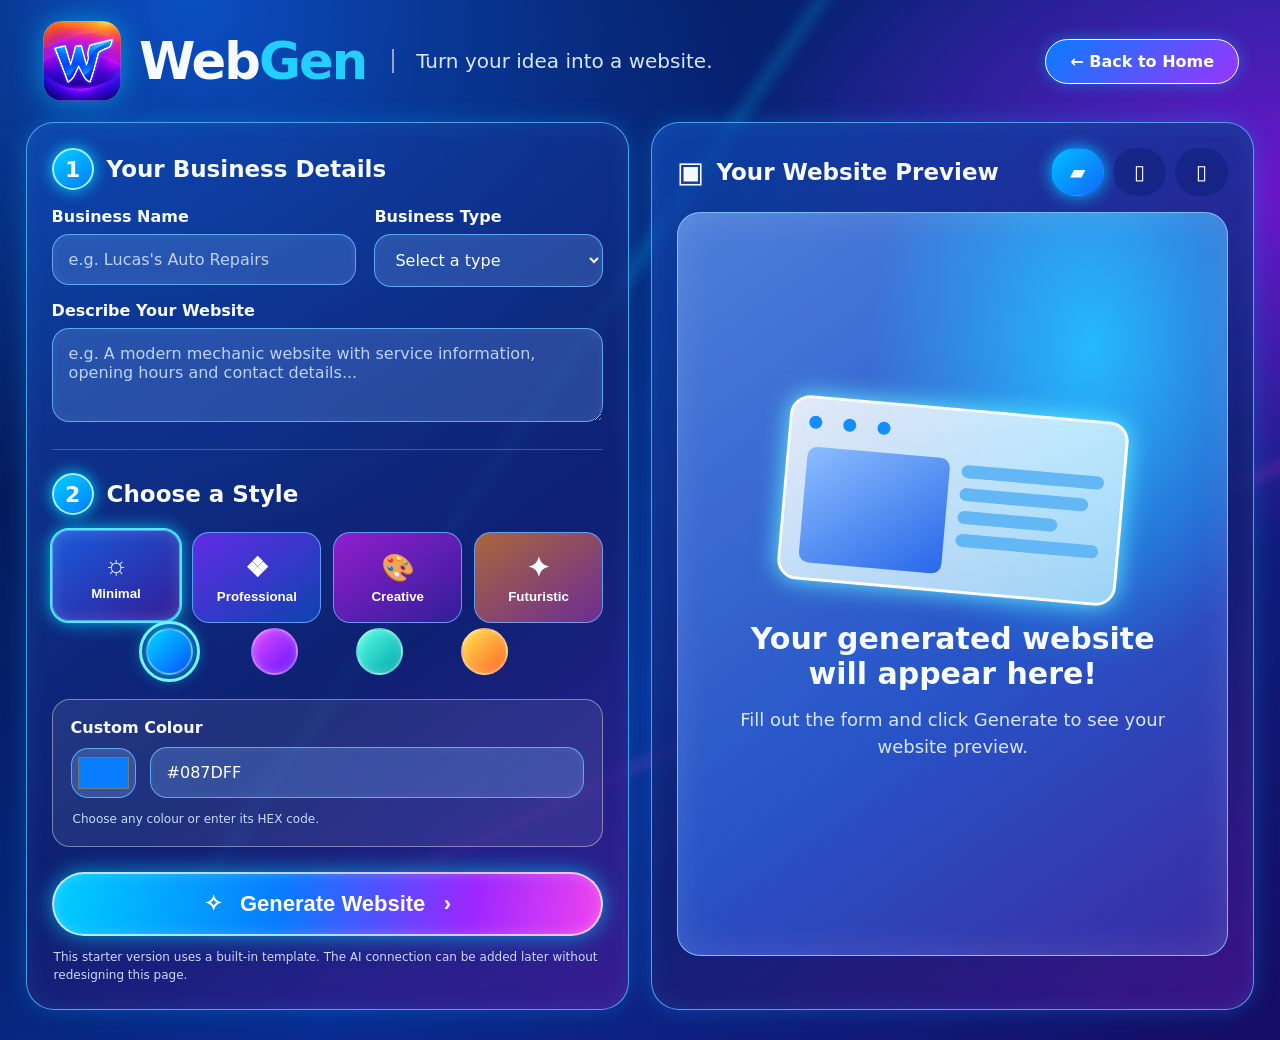
==== commit 9a9d43eb: "Update generator.html" ====
--- a/generator.html
+++ b/generator.html
@@ -135,7 +135,21 @@
 
 </div>
 
-  <section class="panel preview-panel">
+<button class="generate" id="generateButton" type="button">
+
+  ✧ &nbsp; Generate Website &nbsp; ›
+
+</button>
+
+<p class="hint">
+
+  This starter version uses a built-in template. The AI connection can be added later without redesigning this page.
+
+</p>
+
+</section>
+
+<section class="panel preview-panel">
     <div class="preview-head">
       <span style="font-size:29px" aria-hidden="true">▣</span>
       <h2>Your Website Preview</h2>
